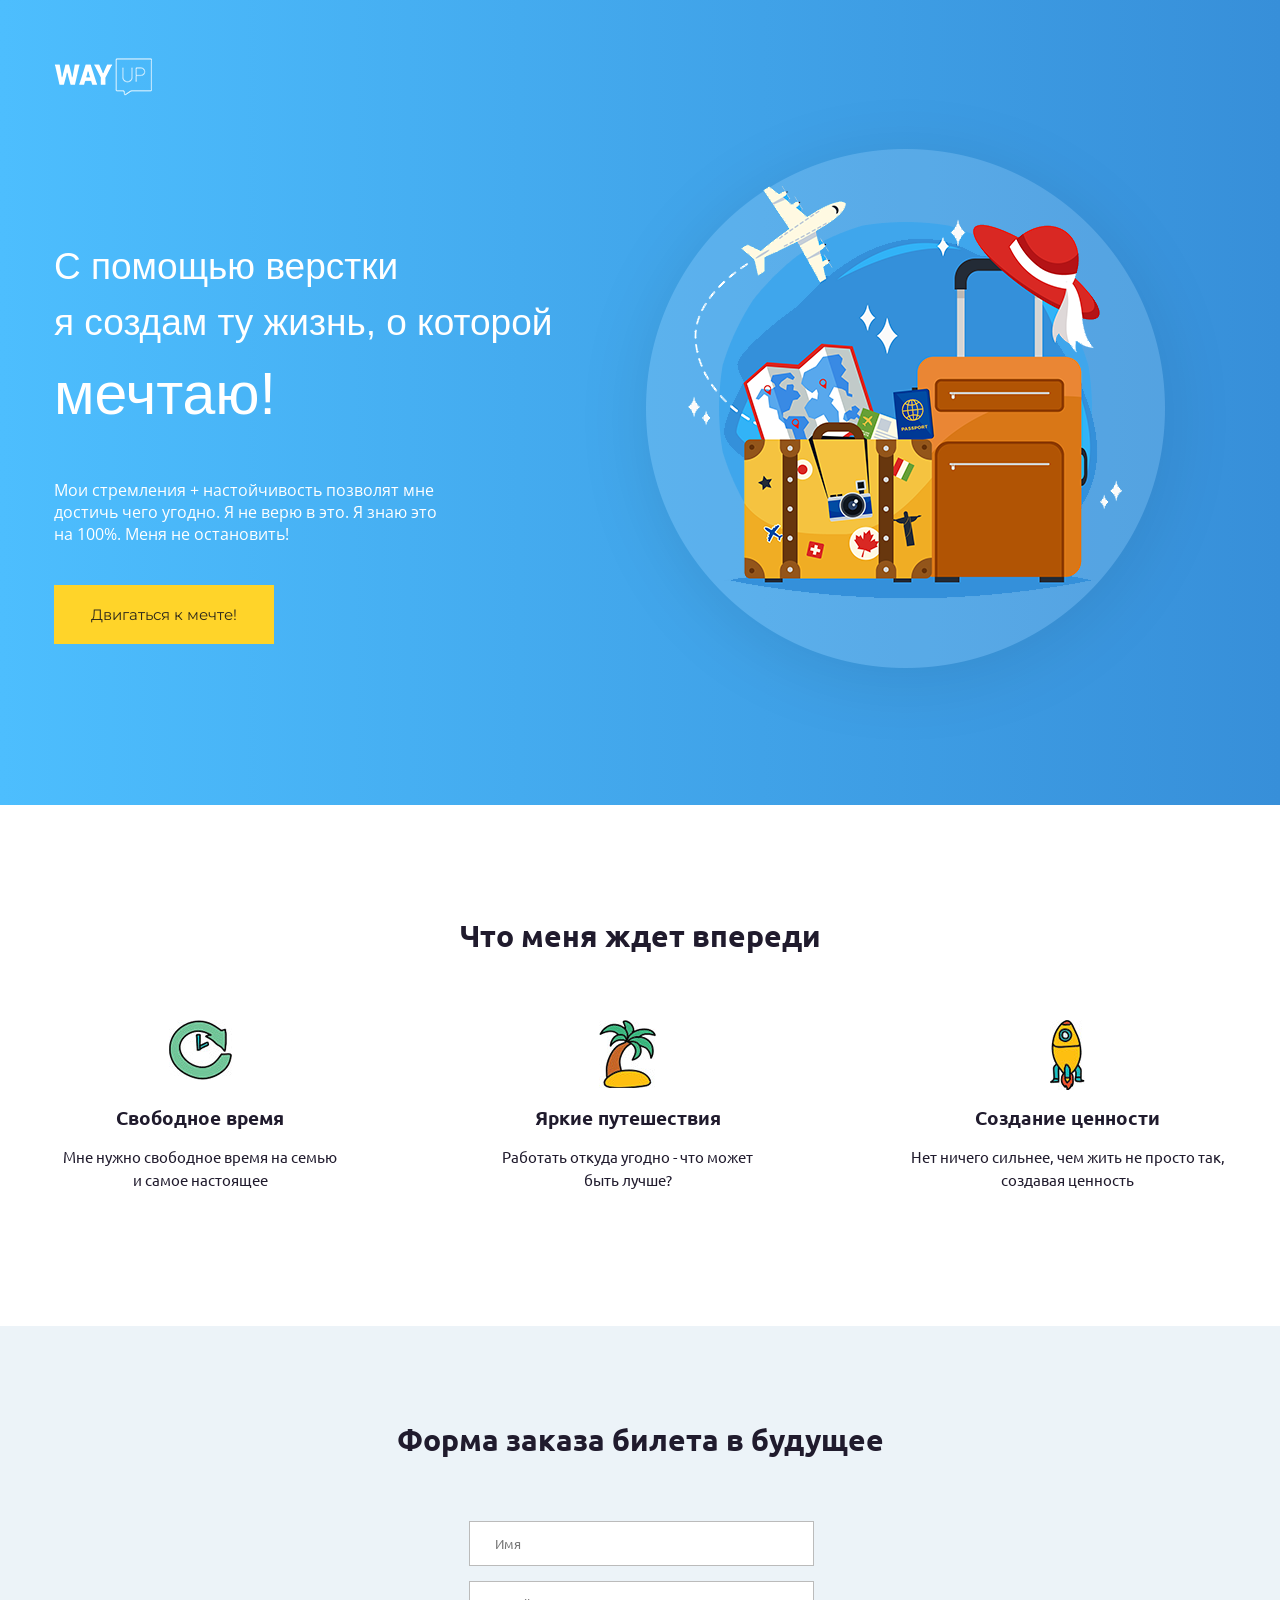
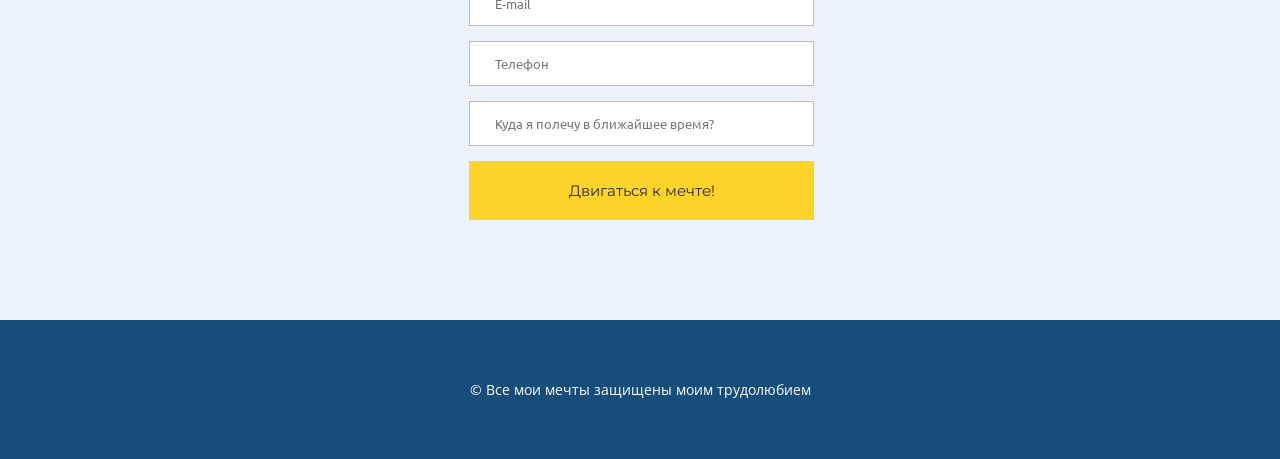
==== WayUP/index.html @ e01f56f5 "Add files via upload" ====
<!DOCTYPE html>
<html>
<head>
	<meta charset="utf-8">
	<title>WAYUP</title>
	<link href="https://fonts.googleapis.com/css2?family=Montserrat:wght@900&family=Open+Sans&family=Ubuntu:wght@400;700&display=swap" rel="stylesheet">
	<link rel="stylesheet" href="css/main.css">
</head>
<body>
	<header class="header">
		<div class="container">
			<img src="img/logo.png" class="logo" alt="WAYUP">
			<div class="wrapper">
				<div class="offer">
					<h1 class="title">
						С помощью верстки<br>
						я создам ту жизнь, о которой<br>
						<span>мечтаю!</span>
					</h1>
					<div class="intro">
						Мои стремления + настойчивость позволят мне достичь чего угодно. Я не верю в это. Я знаю это на 100%. Меня не остановить!
					</div>
					<a href="#" class="btn"
					target="_blank">Двигаться к мечте!</a>
				</div>
				<img src="img/world.png" class="world" alt="WORLD">
			</div>
		</div>
	</header>

	<section class="expectation">
		<div class="container">
			<h2 class="what">Что меня ждет впереди</h2>
			<div class="expectations">
				<div class="expectation1">
					<h3>Свободное время</h3>
					<p>Мне нужно свободное время на семью<br> и самое настоящее</p>
				</div>
				<div class="expectation2">
					<h3>Яркие путешествия</h3>
					<p>Работать откуда угодно - что может быть лучше?</p>
				</div>
				<div class="expectation3">
					<h3>Создание ценности</h3>
					<p>Нет ничего сильнее, чем жить не просто так, создавая ценность</p>
				</div>
			</div>
		</div>
	</section>

	<section class="future">
		<div class="container">
			<h2 class="what">Форма заказа билета в будущее</h2>
			<form action="#" class="form">
				<input type="text" placeholder="Имя" class="input" required>
				<input type="email" placeholder="E-mail"  class="input" required>
				<input type="tel" placeholder="Телефон" class="input" required>
				<input type="text" placeholder="Куда я полечу в ближайшее время?"  class="input" required>
				<button class="btn btn-form">Двигаться к мечте!</button>
			</form>
		</div>
	</section>

	<footer class="footer">
		<div class="container">
			<h4 class="credits">© Все мои мечты защищены моим трудолюбием</h4>
		</div>
	</footer>
</body>
</html>
---- WayUP/css/main.css ----
@font-face {
	font-family: 'Myriad Pro', sans-serif;
	src: url('../fonts/Myriad Pro Regular.ttf');
}

body {
	font-family: 'Ubuntu', sans-serif;
	color: #201b2d;
	font-size: 15px;
	padding: 0;
	margin: 0;
}

div, p, input, button, span, p {
	box-sizing: border-box;
}

h1, h2, h3, h4 {
	margin: 0;
}

.container {
	width: 1172px;
	margin: 0 auto;
}

.header {
	background: -webkit-linear-gradient(90deg, rgb(77, 190, 254), rgb(55, 143, 217));
	background: -moz-linear-gradient(90deg, rgb(77, 190, 254), rgb(55, 143, 217));
	background: linear-gradient(90deg, rgb(77, 190, 254), rgb(55, 143, 217));
	padding-top: 58px;
	padding-bottom: 65px;
	color: #fff;
}

.logo {

}

.wrapper {
	display: flex;
	justify-content: space-between;
}

.offer {
	margin-top: 140px;
	width: 488px;
}

.title {
	font-family: 'Myriad Pro', sans-serif;
	font-weight: 400;
	font-size: 37px;
	line-height: 1.5;
	width: 555px;
}

.title span {
	font-size: 59px;
}

.intro {
	font-family: 'Open Sans', sans-serif;
	font-size: 16px;
	margin: 40px 0;
	width: 390px;
}

.btn {
	font-family: 'Montserrat', sans-serif;
	font-size: 15px;
	padding: 20px 0;
	text-align: center;
	text-decoration: none;
	color: #2e2a1b;
	width: 220px;
	display: block;
	background: #ffd429;
	transition: all 0.5s ease;
}

.btn:hover {
	background: #eabe0e;
}

.expectation {
	color: #201b2d;
	background: #fff;
	padding-top: 112px;
	padding-bottom: 120px;
}

.what {
	font-family: 'Ubuntu', sans-serif;
	font-weight: 700;
	font-size: 30px;
	text-align: center;
}

.expectations {
	justify-content: space-between;
	display: flex;
	padding-top: 65px;
	font-family: 'Ubuntu', sans-serif;
	text-align: center;
}

.expectation1 {
	width: 292px;
	background: url(../img/icon1.jpeg) no-repeat center top;
	padding-top: 85px;
}

h3 {
	font-size: 19px;
	font-weight: 700;
}

p {
	font-style: 15px;
	font-weight: 400;
	line-height: 1.5;
}

.expectation2 {
	width: 262px;
	background: url(../img/icon2.jpeg) no-repeat center top;
	padding-top: 85px;
}

.expectation3 {
	width: 317px;
	background: url(../img/icon3.jpeg) no-repeat center top;
	padding-top: 85px;
}

.future {
	background: #ecf3f8;
	padding-top: 95px;
	padding-bottom: 100px;
}

.future h2 {
	padding-bottom: 62px;
}

.form {
	padding-left: 415px;
	width: 345px;
}

.input {
	width: 345px;
	height: 45px;
	margin-bottom: 15px;
	padding: 18px 25px;
	font-family: 'Ubuntu', sans-serif;
	font-weight: 400;
	color: #bbbbbb;
	border: 1px solid #bbbbbb;
}

.btn-form {
	background: #ffd429;
	width: 345px;
	border: 0;
}

.footer {
	background: #164d7a;
	padding: 60px 0;
}

.credits {
	font-family: 'Open Sans', sans-serif;
	font-weight: 400;
	font-size: 14px;
	color: #fff;
	text-align: center;
}
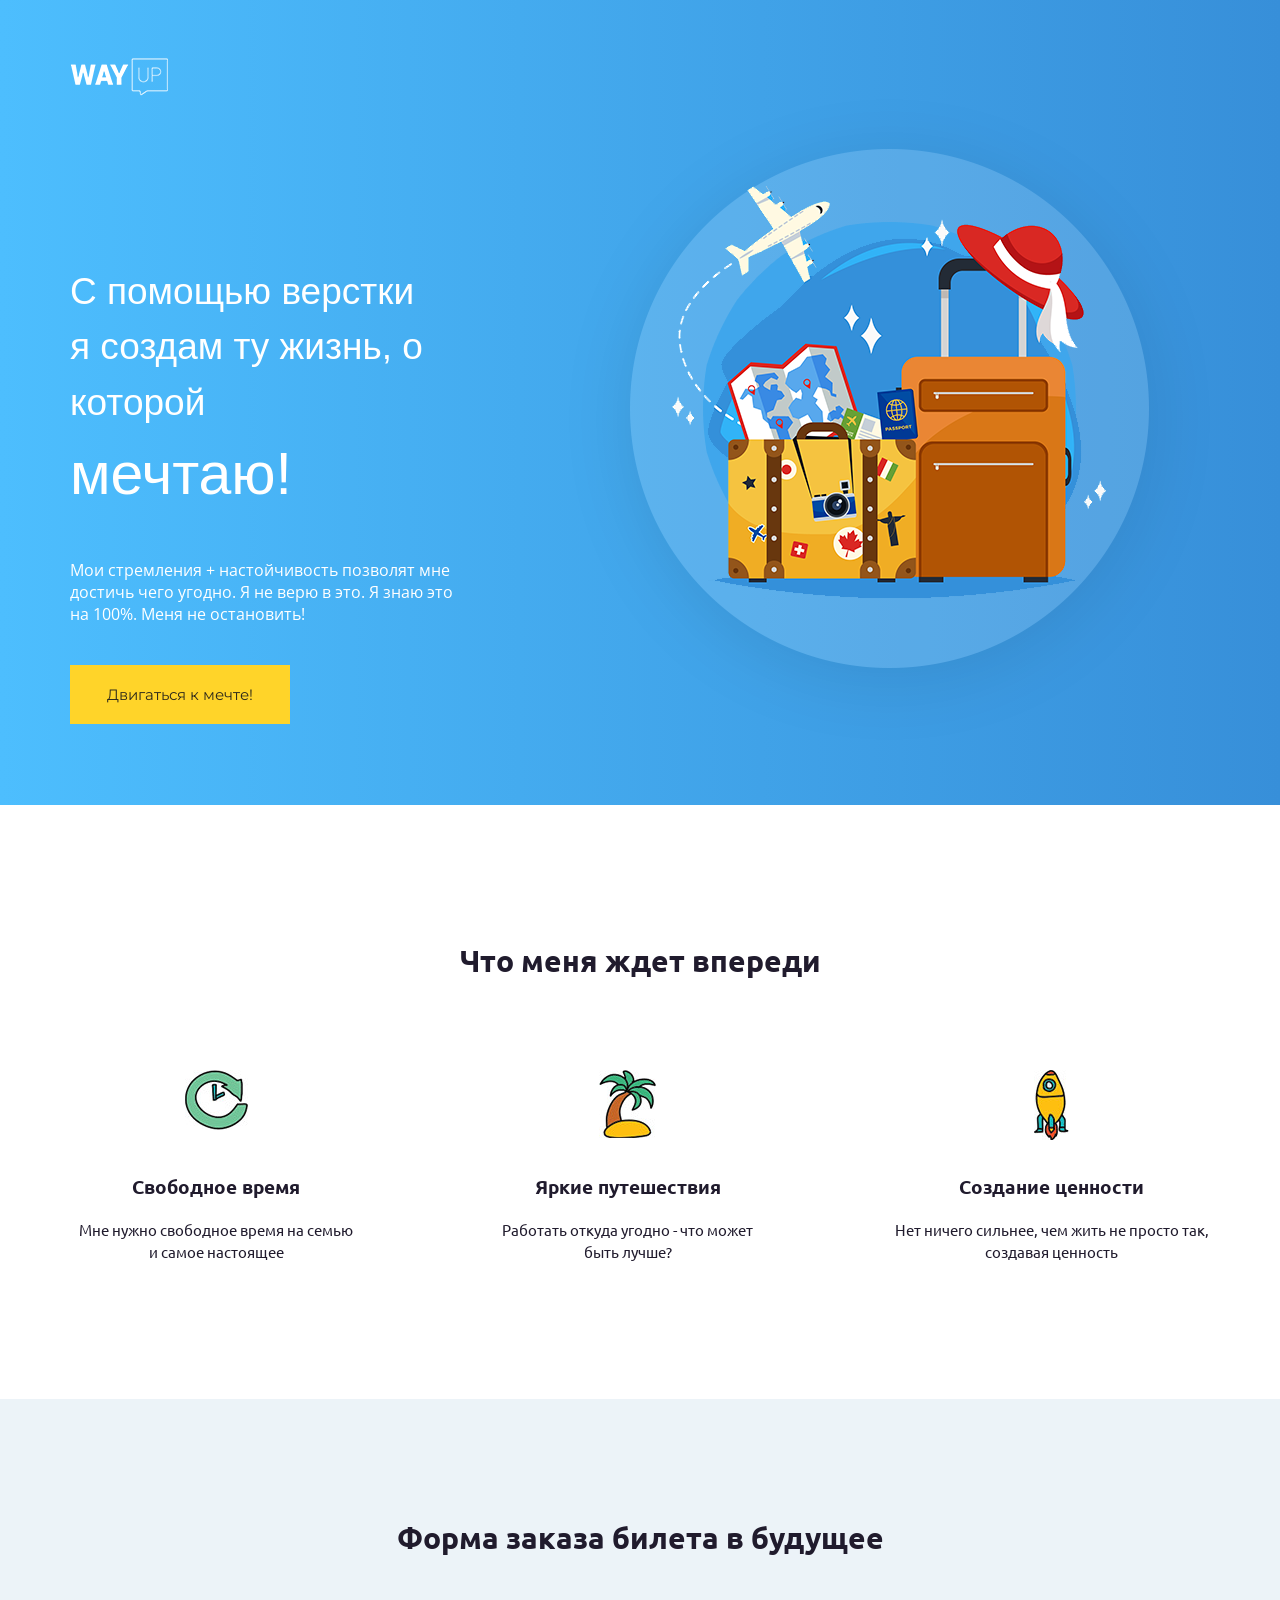
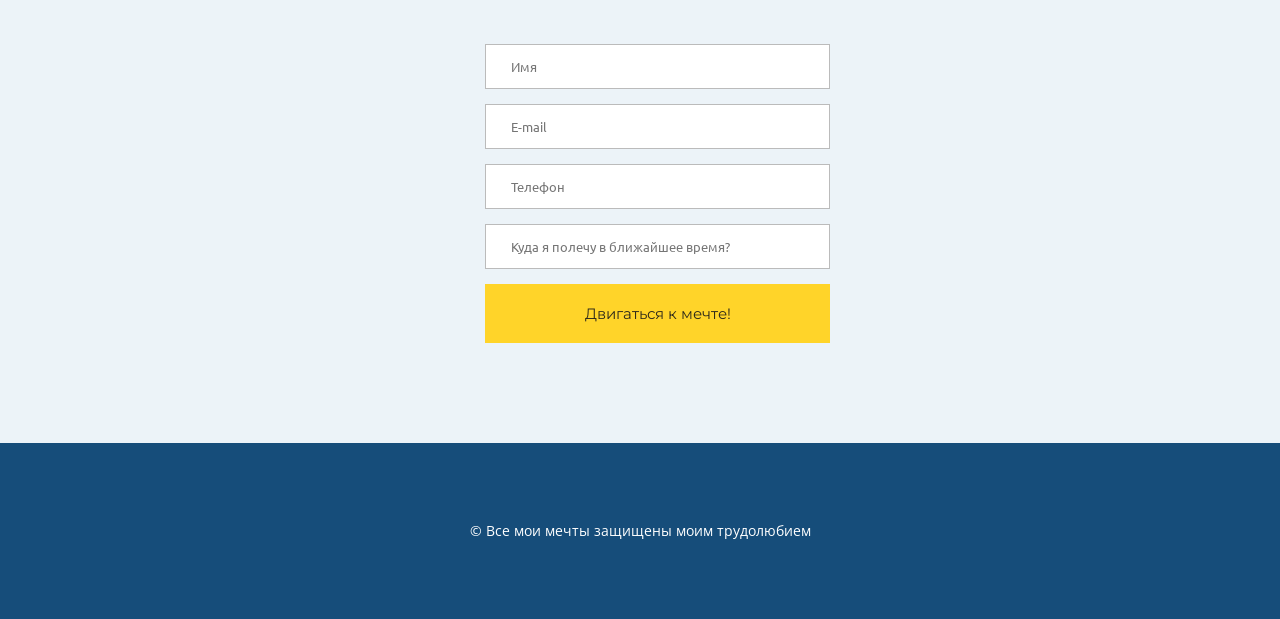
==== commit d2f4cf03: "Add responsive web design Very responsive" ====
--- a/WayUP/index.html
+++ b/WayUP/index.html
@@ -3,7 +3,9 @@
 <head>
 	<meta charset="utf-8">
 	<title>WAYUP</title>
+	<meta name="viewport" content="width=device-width, initial-scale=1, shrink-to-fit=no">
 	<link href="https://fonts.googleapis.com/css2?family=Montserrat:wght@900&family=Open+Sans&family=Ubuntu:wght@400;700&display=swap" rel="stylesheet">
+	<link rel="stylesheet" href="https://cdnjs.cloudflare.com/ajax/libs/animate.css/4.1.1/animate.min.css"/>
 	<link rel="stylesheet" href="css/main.css">
 </head>
 <body>
@@ -66,5 +68,7 @@
 			<h4 class="credits">© Все мои мечты защищены моим трудолюбием</h4>
 		</div>
 	</footer>
+
+	<script src="js/main.js"></script>
 </body>
 </html>
--- a/WayUP/css/main.css
+++ b/WayUP/css/main.css
@@ -13,10 +13,6 @@
 
 div, p, input, button, span, p {
 	box-sizing: border-box;
-}
-
-h1, h2, h3, h4 {
-	margin: 0;
 }
 
 .container {
@@ -52,7 +48,6 @@
 	font-weight: 400;
 	font-size: 37px;
 	line-height: 1.5;
-	width: 555px;
 }
 
 .title span {
@@ -88,10 +83,10 @@
 	background: #fff;
 	padding-top: 112px;
 	padding-bottom: 120px;
+	font-family: 'Ubuntu', sans-serif;
 }
 
 .what {
-	font-family: 'Ubuntu', sans-serif;
 	font-weight: 700;
 	font-size: 30px;
 	text-align: center;
@@ -101,7 +96,6 @@
 	justify-content: space-between;
 	display: flex;
 	padding-top: 65px;
-	font-family: 'Ubuntu', sans-serif;
 	text-align: center;
 }
 
@@ -111,12 +105,12 @@
 	padding-top: 85px;
 }
 
-h3 {
+.expectations h3 {
 	font-size: 19px;
 	font-weight: 700;
 }
 
-p {
+.expectations p {
 	font-style: 15px;
 	font-weight: 400;
 	line-height: 1.5;
@@ -147,6 +141,8 @@
 .form {
 	padding-left: 415px;
 	width: 345px;
+	display: flex;
+	flex-direction: column;
 }
 
 .input {
@@ -177,4 +173,94 @@
 	font-size: 14px;
 	color: #fff;
 	text-align: center;
+}
+
+/*Responsive*/
+
+/*1200px-1400px*/
+@media screen and (max-width: 1400px) {
+	.container {
+		width: 1140px;
+	}
+}
+
+/*992px-1200px*/
+@media screen and (max-width: 1200px) {
+	.container {
+		width: 	960px;
+	}
+	.wrapper {
+		flex-direction: column;
+		text-align: center;
+	}
+	.offer {
+		width: 100%;
+	}
+	.world {
+		display: block;
+		margin: 0 auto; 
+	}
+	.intro {
+		width: 100%;
+	}
+	.btn {
+		margin: 0 auto;
+	}
+	.form {
+		padding: 0;
+		margin: 0 auto;
+	}
+}
+
+/*768px-992px*/
+@media screen and (max-width: 992px) {	
+	.container {
+		width: 720px;
+	}
+}
+
+/*576px-768px*/
+@media screen and (max-width: 768px) {
+	.container {
+		width: 540px;
+	}
+	.world {
+		width: 80%;
+	}
+	.expectations {
+		flex-direction: column;
+		align-content: center;
+		align-items: center;
+	}
+}
+
+/*0px-576px*/
+@media screen and (max-width: 576px) {
+	.container {
+		width: 90%;
+	}
+	.btn {
+		width: auto;
+	}
+	.form {
+		width: auto;
+	}
+	.input {
+		width: auto;
+	}
+	.btn-form {
+		width: auto;
+	}
+	.title span {
+		font-size: 50px;
+	}
+	.expectation1 {
+		width: auto;
+	}
+	.expectation2 {
+		width: auto;
+	}
+	.expectation3 {
+		width: auto;
+	}
 }
